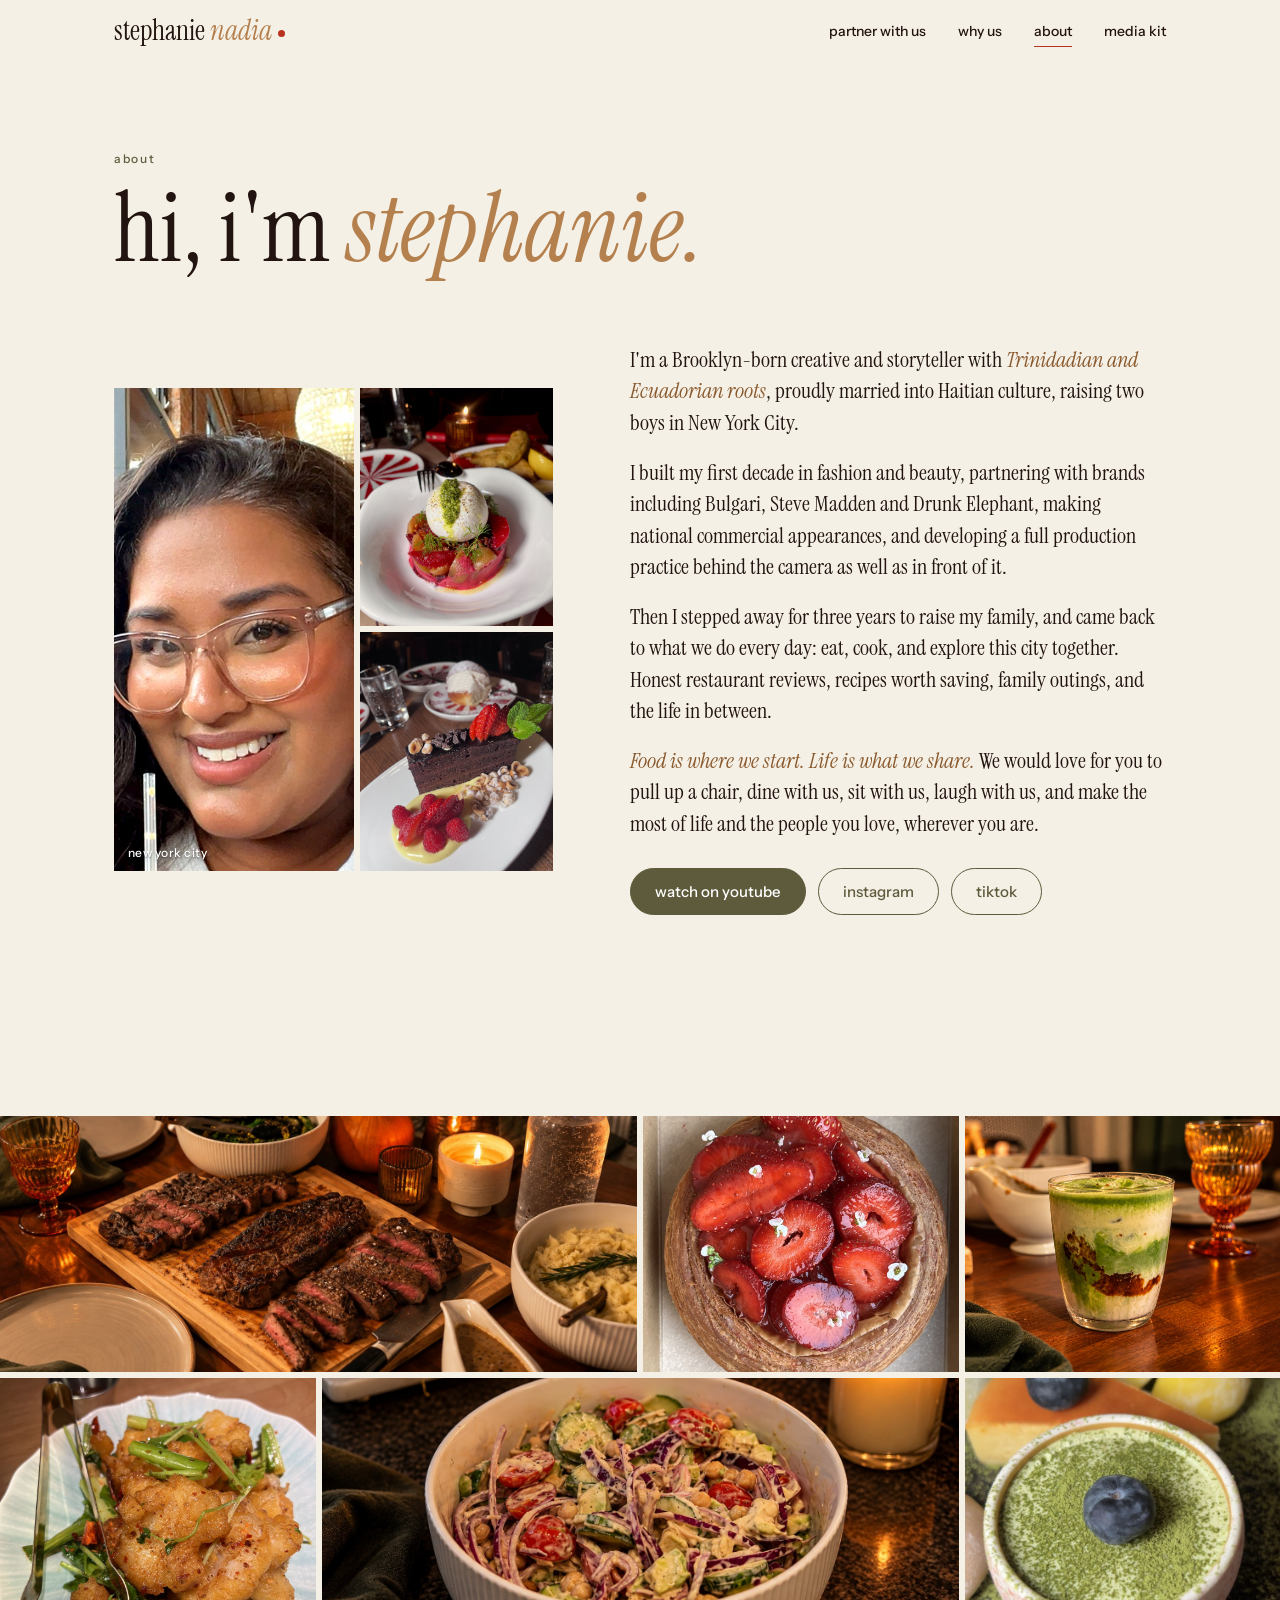
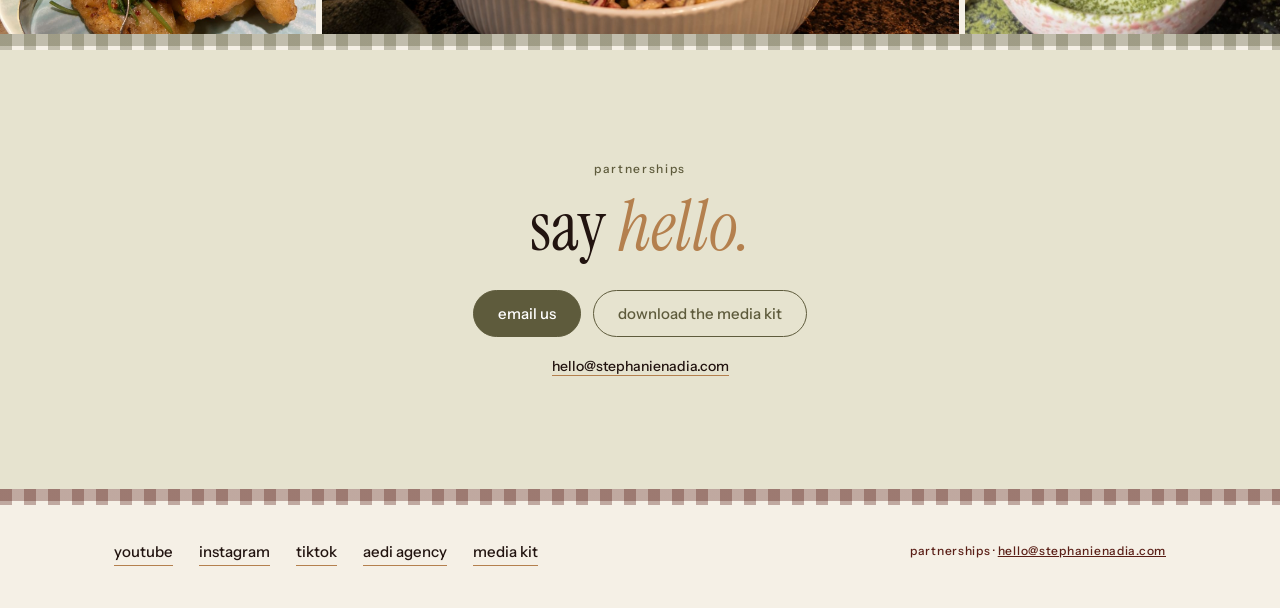
==== about/index.html @ 015014a5 "Rebuild root: home, partner, why, about, media kit download, food photography Co-Authored-By: Claude" ====
<!doctype html>
<html lang="en">
<head>
<meta charset="utf-8">
<meta name="viewport" content="width=device-width, initial-scale=1, viewport-fit=cover">
<title>About | Stephanie Nadia</title>
<meta name="description" content="Brooklyn-born creative and storyteller, raising two boys in New York City. Food first, life woven in.">
<meta property="og:title" content="About | Stephanie Nadia"><meta property="og:description" content="Brooklyn-born creative and storyteller, raising two boys in New York City. Food first, life woven in."><meta property="og:type" content="website">
<link rel="preconnect" href="https://fonts.googleapis.com">
<link rel="preconnect" href="https://fonts.gstatic.com" crossorigin>
<link rel="stylesheet" href="https://fonts.googleapis.com/css2?family=Instrument+Serif:ital@0;1&family=Instrument+Sans:wght@400;500&display=swap">
<link rel="stylesheet" href="../assets/site.css">
</head>
<body>
<header class="nav"><div class="wrap">
<a class="brand" href="../">stephanie <i>nadia</i></a>
<nav aria-label="Main"><ul><li><a href="../partner/">Partner with us</a></li><li><a href="../why/">Why us</a></li><li><a href="../about/" aria-current=page>About</a></li><li><a href="../media-kit/Stephanie-Nadia-Media-Kit-2026.pdf" target="_blank" rel="noopener">Media kit</a></li></ul></nav>
</div></header>

<main>
<div class="wrap page-head">
  <span class="label">about</span>
  <h1>hi, I'm <i>stephanie.</i></h1>
</div>
<section style="padding-top:clamp(16px,3vw,32px)"><div class="wrap split">
  <div class="collage" style="grid-template-columns:1.25fr 1fr;grid-template-rows:1fr 1fr;aspect-ratio:1/1.1">
    <div class="tile" style="grid-row:1/3"><img src="../assets/img/smileA.jpg" alt="Stephanie smiling" style="object-position:50% 30%"><span class="cap">new york city</span></div>
    <div class="tile "><img src="../assets/img/burrata.jpg" alt="" loading="lazy"></div><div class="tile "><img src="../assets/img/cake.jpg" alt="" loading="lazy"></div>
  </div>
  <div class="prose">
    <p>I'm a Brooklyn-born creative and storyteller with <b>Trinidadian and Ecuadorian roots</b>, proudly married into Haitian culture, raising two boys in New York City.</p>
    <p>I built my first decade in fashion and beauty, partnering with brands including Bulgari, Steve Madden and Drunk Elephant, making national commercial appearances, and developing a full production practice behind the camera as well as in front of it.</p>
    <p>Then I stepped away for three years to raise my family, and came back to what we do every day: eat, cook, and explore this city together. Honest restaurant reviews, recipes worth saving, family outings, and the life in between.</p>
    <p><b>Food is where we start. Life is what we share.</b> We would love for you to pull up a chair, dine with us, sit with us, laugh with us, and make the most of life and the people you love, wherever you are.</p>
    <div class="btns" style="margin-top:10px"><a class="btn" href="https://www.youtube.com/@stephanienadiavlogs" target="_blank" rel="noopener">Watch on YouTube</a><a class="btn ghost" href="https://www.instagram.com/stephanienadia/" target="_blank" rel="noopener">Instagram</a><a class="btn ghost" href="https://www.tiktok.com/@xostephanienadia" target="_blank" rel="noopener">TikTok</a></div>
  </div>
</div></section>
<section class="bleed" style="padding-top:clamp(48px,7vw,96px)"><div class="mosaic">
  <div class="tile w2"><img src="../assets/img/steak.jpg" alt="" loading="lazy"></div><div class="tile "><img src="../assets/img/tart.jpg" alt="" loading="lazy"></div><div class="tile "><img src="../assets/img/latte.jpg" alt="" loading="lazy" style="object-position:78% 50%"></div>
  <div class="tile "><img src="../assets/img/shrimp.jpg" alt="" loading="lazy"></div><div class="tile w2"><img src="../assets/img/salad.jpg" alt="" loading="lazy" style="object-position:50% 55%"></div><div class="tile "><img src="../assets/img/dessert.jpg" alt="" loading="lazy"></div>
</div></section>
</main>
<div class="strip gingham olive" aria-hidden="true"></div>
<section class="cta"><div class="wrap">
<span class="label">partnerships</span>
<h2>say <i>hello.</i></h2>
<div class="btns"><a class="btn" href="mailto:hello@stephanienadia.com">Email us</a><a class="btn ghost" href="../media-kit/Stephanie-Nadia-Media-Kit-2026.pdf" target="_blank" rel="noopener">Download the media kit</a></div>
<p class="mail"><a href="mailto:hello@stephanienadia.com">hello@stephanienadia.com</a></p>
</div></section>
<div class="strip gingham" aria-hidden="true"></div>
<footer><div class="wrap">
<ul class="links">
<li><a href="https://www.youtube.com/@stephanienadiavlogs" target="_blank" rel="noopener">YouTube</a></li>
<li><a href="https://www.instagram.com/stephanienadia/" target="_blank" rel="noopener">Instagram</a></li>
<li><a href="https://www.tiktok.com/@xostephanienadia" target="_blank" rel="noopener">TikTok</a></li>
<li><a href="https://www.instagram.com/aedi_agency/" target="_blank" rel="noopener">Aedi Agency</a></li>
<li><a href="../media-kit/Stephanie-Nadia-Media-Kit-2026.pdf" target="_blank" rel="noopener">Media kit</a></li>
</ul>
<small>partnerships · <a href="mailto:hello@stephanienadia.com">hello@stephanienadia.com</a></small>
</div></footer>
</body>
</html>
---- assets/site.css ----
/* Cream is the ground. Olive, Caramel and Sofrito carry the colour; Oxblood, Merlot and Espresso are small accents
   (a strip, a tag, text). Lowercase Instrument Serif with one italic word, tiny lowercase sans labels, cream-gutter collages. */
:root{
  --linen:#F5F0E6; --white:#FFFFFF; --ink:#221410; --soft:#5B4A40;
  --sage:#A9B9B5; --sage-lt:#E1E8E4;
  --olive:#5E5B3C; --olive-lt:#E6E3CF; --sofrito:#B8321F; --caramel:#B4804E; --caramel-d:#8A5A2E; --caramel-lt:#F1E2CC;
  --oxblood:#5A1F17; --merlot:#4B0B0C; --blush:#DCA991;
  --serif:'Instrument Serif',Georgia,'Times New Roman',serif;
  --sans:'Instrument Sans',-apple-system,'Helvetica Neue',Arial,sans-serif;
  --gut:clamp(20px,5vw,64px); --gap:6px;
  color-scheme:light;
}
*{box-sizing:border-box}
html{scroll-behavior:smooth}
body{margin:0;background:var(--linen);color:var(--ink);font:400 16px/1.6 var(--sans);-webkit-font-smoothing:antialiased}
img{display:block;max-width:100%}
a{color:inherit}
p{margin:0}
.wrap{max-width:1180px;margin:0 auto;padding-inline:var(--gut)}
.label{display:block;font:500 12px/1.2 var(--sans);letter-spacing:.14em;text-transform:lowercase;color:var(--olive)}
h1,h2,h3{font-family:var(--serif);font-weight:400;color:var(--ink);margin:0;text-transform:lowercase}
h2{font-size:clamp(40px,5.4vw,70px);line-height:.98}
h3{font-size:clamp(26px,2.6vw,34px);line-height:1.05}
h1 i,h2 i,h3 i{color:var(--caramel)}
.brand i{color:var(--caramel)}
.brand::after{content:'';display:inline-block;width:7px;height:7px;border-radius:50%;background:var(--sofrito);margin-left:6px;transform:translateY(-3px)}
.gingham{background-color:#F5F0E6;background-image:linear-gradient(90deg,rgba(90,31,23,.34) 50%,transparent 50%),linear-gradient(rgba(90,31,23,.34) 50%,transparent 50%);background-size:24px 24px}
.gingham.olive{background-image:linear-gradient(90deg,rgba(94,91,60,.34) 50%,transparent 50%),linear-gradient(rgba(94,91,60,.34) 50%,transparent 50%)}
.strip{height:16px}

/* nav */
.nav{position:sticky;top:0;z-index:20;background:rgba(245,240,230,.94);backdrop-filter:blur(8px);-webkit-backdrop-filter:blur(8px)}
.nav .wrap{display:flex;align-items:center;justify-content:space-between;gap:16px;height:62px}
.brand{font:400 28px/1 var(--serif);text-decoration:none;text-transform:lowercase}
.brand i{color:var(--caramel)}
.brand::after{content:'';display:inline-block;width:7px;height:7px;border-radius:50%;background:var(--sofrito);margin-left:6px;transform:translateY(-3px)}
.nav ul{display:flex;gap:clamp(14px,2.6vw,32px);list-style:none;margin:0;padding:0}
.nav ul a{font:500 14px/1 var(--sans);text-decoration:none;text-transform:lowercase;padding:6px 0;border-bottom:1.5px solid transparent;transition:border-color .2s,color .2s}
.nav ul a:hover{color:var(--olive)}
.nav ul a[aria-current]{border-color:var(--sofrito)}
@media (max-width:640px){.nav .wrap{height:auto;padding-block:12px;flex-direction:column;gap:10px}.nav ul{gap:16px;flex-wrap:wrap;justify-content:center}}

/* buttons + links */
.btn{display:inline-block;font:500 15px/1 var(--sans);text-decoration:none;text-transform:lowercase;padding:15px 24px;border-radius:999px;background:var(--olive);color:#fff;border:1.5px solid var(--olive);transition:background .2s,color .2s,transform .2s}
.btn:hover{background:var(--sofrito);border-color:var(--sofrito);transform:translateY(-1px)}
.btn.ghost{background:transparent;color:var(--olive)}
.btn.ghost:hover{background:var(--olive);color:#fff;border-color:var(--olive)}
.btns{display:flex;flex-wrap:wrap;gap:12px}
.links{display:flex;flex-wrap:wrap;gap:10px 26px;list-style:none;margin:0;padding:0}
.links a{font:500 15px/1 var(--sans);text-decoration:none;text-transform:lowercase;border-bottom:1.5px solid var(--caramel);padding-bottom:4px;transition:border-color .2s,color .2s}
.links a:hover{color:var(--sofrito);border-color:var(--sofrito)}

/* sections */
section{padding-block:clamp(56px,9vw,112px)}
.sec-head{max-width:760px;margin-bottom:clamp(30px,5vw,52px)}
.sec-head .label{margin-bottom:16px}
.sec-head p{font:400 clamp(20px,1.9vw,24px)/1.35 var(--serif);margin-top:18px;max-width:34em}
.tint{background:var(--sage-lt)}
.olive-bg{background:var(--olive-lt)}
.caramel-bg{background:var(--caramel-lt)}
.white{background:#fff}

/* photo tiles: the collage language (cream gutters, square corners) */
.tile{position:relative;overflow:hidden;background:var(--sage-lt)}
.tile img{width:100%;height:100%;object-fit:cover}
.tile .cap{position:absolute;left:14px;bottom:12px;font:500 12px/1 var(--sans);letter-spacing:.04em;color:#fff;text-transform:lowercase;text-shadow:0 1px 2px rgba(0,0,0,.45),0 0 14px rgba(0,0,0,.3)}
.mosaic{display:grid;grid-template-columns:repeat(4,1fr);grid-auto-rows:clamp(150px,20vw,270px);gap:var(--gap);grid-auto-flow:dense}
.mosaic .w2{grid-column:span 2}.mosaic .h2{grid-row:span 2}
@media (max-width:700px){.mosaic{grid-template-columns:repeat(2,1fr);grid-auto-rows:clamp(150px,44vw,240px)}.mosaic .w2{grid-column:span 2}}
.bleed{padding-block:0}

/* hero */
.hero{display:grid;grid-template-columns:minmax(0,.95fr) minmax(0,1.05fr);align-items:center;gap:clamp(28px,5vw,80px);
  max-width:1180px;margin:0 auto;padding:clamp(28px,5vh,64px) var(--gut) clamp(40px,6vh,72px)}
.hero h1{font-size:clamp(66px,9.4vw,128px);line-height:.88;margin:20px 0 0;letter-spacing:-.01em}
.hero h1 i{display:block;padding-left:.28em}
.lede{font:400 clamp(22px,2.1vw,27px)/1.3 var(--serif);max-width:27em;margin:30px 0 0}
.lede i{color:var(--caramel-d)}
.hero .links{margin-top:30px}
.collage{display:grid;grid-template-columns:1.1fr .9fr .9fr;grid-template-rows:1.4fr .8fr;gap:var(--gap);aspect-ratio:1.12/1;background:var(--linen)}
.collage .a{grid-row:1/3}
.collage .b{grid-column:2/4}
@media (max-width:860px){.hero{grid-template-columns:1fr}.collage{order:-1}}

/* page header */
.page-head{padding-block:clamp(44px,7vw,96px) clamp(20px,3vw,40px)}
.page-head h1{font-size:clamp(54px,7.6vw,108px);line-height:.92;max-width:11em;margin-top:18px}
.page-head .lede{margin-top:24px}

/* pillars */
.pillars{display:grid;grid-template-columns:repeat(3,1fr);gap:clamp(18px,2.4vw,32px)}
.pillar{display:flex;flex-direction:column;gap:12px}
.pillar .tile{aspect-ratio:4/5}
.pillar h3{margin-top:8px}
.pillar p{font:400 18px/1.4 var(--serif);max-width:24em;color:var(--soft)}
@media (max-width:760px){.pillars{grid-template-columns:1fr;max-width:420px;margin-inline:auto}}

/* partner cards */
.ways{display:grid;grid-template-columns:repeat(2,1fr);gap:clamp(18px,2.4vw,32px)}
.way{background:#fff;display:flex;flex-direction:column}
.way .tile{aspect-ratio:16/9}
.way .body{padding:clamp(22px,2.6vw,34px);display:flex;flex-direction:column;gap:12px;flex:1}
.way .num{font:500 12px/1 var(--sans);letter-spacing:.14em;color:var(--sofrito)}
.way p{font-size:16.5px;max-width:32em;color:var(--soft)}
.way ul{list-style:none;margin:6px 0 0;padding:0;display:flex;flex-wrap:wrap;gap:8px}
.way li{font:500 12px/1 var(--sans);text-transform:lowercase;color:var(--oxblood);background:var(--olive-lt);border-radius:999px;padding:8px 13px}
.way .more{margin-top:auto;padding-top:8px;font:500 14px/1 var(--sans);text-transform:lowercase;color:var(--olive)}
.way.wide{grid-column:1/-1;flex-direction:row}
.way.wide .tile{aspect-ratio:4/3;flex:0 0 34%}
.way.wide .body{justify-content:center}
.way.soon{background:transparent;border:1.5px dashed var(--caramel)}
.way.soon .tile{display:none}
@media (max-width:760px){.ways{grid-template-columns:1fr}.way.wide{flex-direction:column}.way.wide .tile{aspect-ratio:16/9;flex:none}}

/* stats */
.stats{display:grid;grid-template-columns:repeat(3,1fr);gap:clamp(28px,4vw,52px) clamp(20px,3vw,40px)}
.stat b{display:block;font:400 clamp(58px,7vw,94px)/.95 var(--serif);color:var(--olive)}
.stat:first-child b{color:var(--sofrito)}
.stat span{display:block;margin-top:10px;font:500 12px/1.45 var(--sans);letter-spacing:.1em;text-transform:lowercase;max-width:22em}
.stat p{margin-top:8px;font:400 17px/1.4 var(--serif);color:var(--soft);max-width:22em}
@media (max-width:760px){.stats{grid-template-columns:repeat(2,1fr)}}
.note{margin-top:34px;font:400 12px/1.5 var(--sans);letter-spacing:.06em;color:var(--oxblood)}

/* platform cards */
.plat{display:grid;grid-template-columns:repeat(3,1fr);gap:clamp(16px,2vw,28px)}
.pcard{background:#fff;display:flex;flex-direction:column}
.pcard .tile{aspect-ratio:16/10}
.pcard .body{padding:26px 26px 28px;display:flex;flex-direction:column;gap:6px;flex:1}
.pcard .big{font:400 clamp(44px,5vw,60px)/1 var(--serif);color:var(--olive);margin-top:6px}
.pcard .big small{display:block;font:500 12px/1.3 var(--sans);letter-spacing:.06em;text-transform:lowercase;color:var(--soft);margin-top:8px}
.pcard ul{list-style:none;margin:14px 0 0;padding:14px 0 0;border-top:1.5px solid var(--sage-lt);display:grid;gap:8px;font-size:15px}
.pcard li b{font-weight:500}
.pcard .go{margin-top:auto;padding-top:18px;font:500 14px/1 var(--sans);text-transform:lowercase;color:var(--olive)}
@media (max-width:860px){.plat{grid-template-columns:1fr;max-width:480px}}

/* reasons */
.reasons{display:grid;border-top:1.5px solid var(--caramel)}
.reason{display:grid;grid-template-columns:70px minmax(0,1fr) minmax(0,1.3fr);gap:clamp(16px,3vw,48px);padding-block:clamp(26px,3.6vw,44px);border-bottom:1.5px solid var(--caramel);align-items:start}
.reason .n{font:italic 400 44px/1 var(--serif);color:var(--sofrito)}
.reason h3{text-transform:lowercase}
.reason p{font:400 18px/1.5 var(--sans);max-width:36em;color:var(--soft)}
@media (max-width:760px){.reason{grid-template-columns:1fr;gap:10px}.reason .n{font-size:34px}}

/* split */
.split{display:grid;grid-template-columns:minmax(0,.9fr) minmax(0,1.1fr);gap:clamp(28px,6vw,88px);align-items:center}
.split.flip{grid-template-columns:minmax(0,1.1fr) minmax(0,.9fr)}
.split .tile{aspect-ratio:4/5}
.split .collage .tile{aspect-ratio:auto;max-width:none}
.prose{display:grid;gap:18px;font:400 clamp(19px,1.7vw,22px)/1.45 var(--serif);max-width:34em}
.prose b{font-weight:400;color:var(--caramel-d);font-style:italic}
@media (max-width:820px){.split,.split.flip{grid-template-columns:1fr}.split .tile{max-width:380px}}

.names{display:grid;gap:14px;font:400 clamp(20px,2vw,26px)/1.35 var(--serif)}
.names i{color:var(--caramel-d)}

/* cta */
.cta{text-align:center;background:var(--olive-lt)}
.cta h2{max-width:12em;margin:16px auto 0}
.cta .btns{justify-content:center;margin-top:30px}
.cta .mail{margin-top:20px;font:500 14px/1.4 var(--sans)}
.cta .mail a{text-decoration:none;border-bottom:1.5px solid var(--caramel)}

footer{padding-block:34px 44px}
footer .wrap{display:flex;flex-wrap:wrap;gap:20px 40px;justify-content:space-between;align-items:center}
footer small{font:500 12px/1.2 var(--sans);letter-spacing:.06em;text-transform:lowercase;color:var(--oxblood)}

@media (prefers-reduced-motion:no-preference){
  .hero .copy>*,.collage{animation:rise .9s cubic-bezier(.2,.7,.2,1) both}
  .hero .copy>*:nth-child(2){animation-delay:.06s}.hero .copy>*:nth-child(3){animation-delay:.14s}.hero .copy>*:nth-child(n+4){animation-delay:.2s}
  @keyframes rise{from{opacity:0;transform:translateY(10px)}}
}
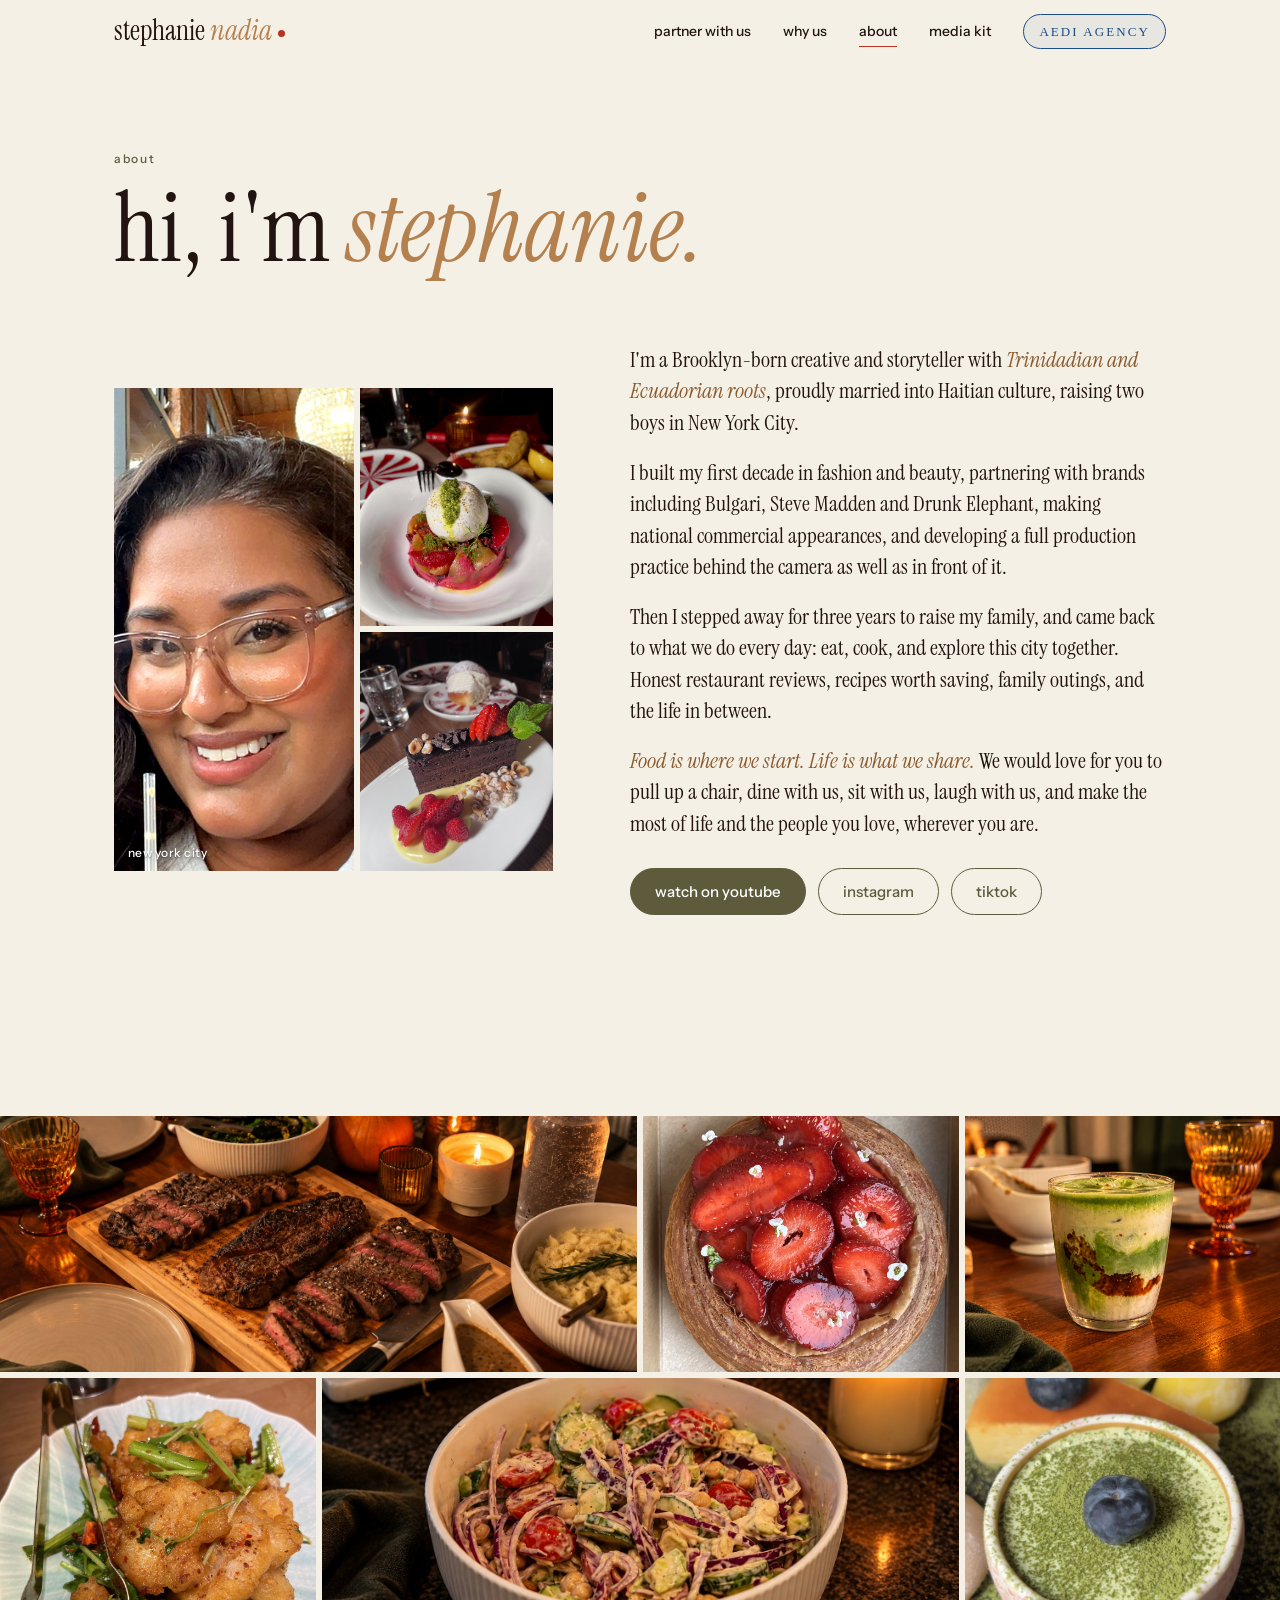
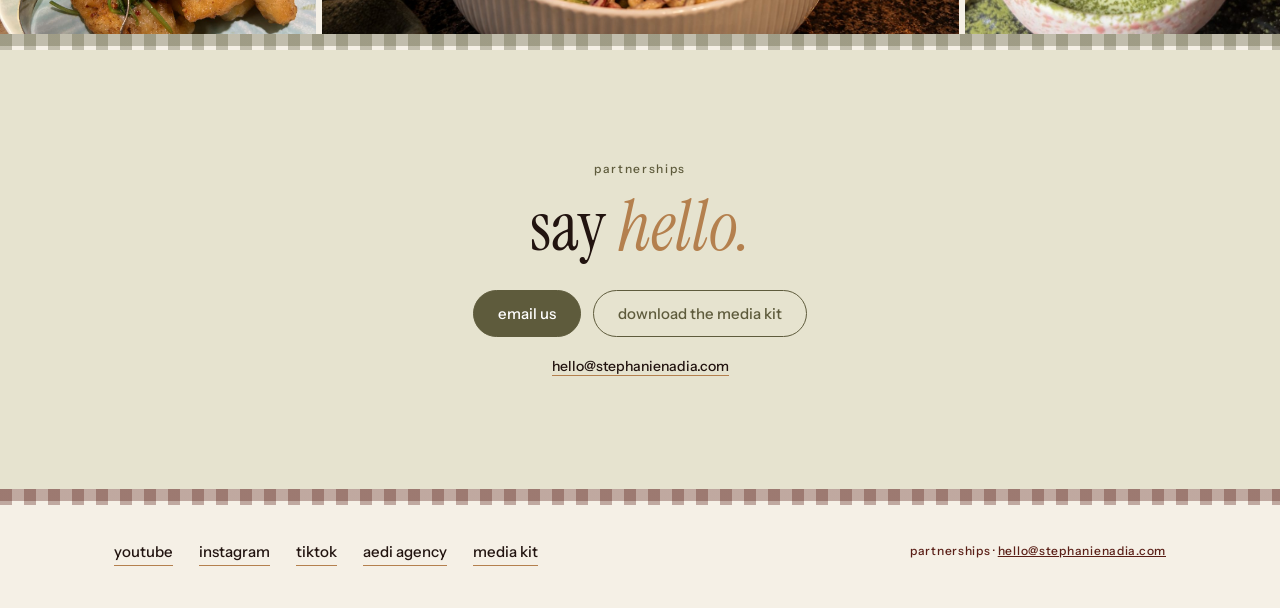
==== commit 0a8710b8: "Multi-page site: arch hero, Aedi Agency page, SN-branded media kit, family photo, restaurant names C" ====
--- a/about/index.html
+++ b/about/index.html
@@ -14,13 +14,13 @@
 <body>
 <header class="nav"><div class="wrap">
 <a class="brand" href="../">stephanie <i>nadia</i></a>
-<nav aria-label="Main"><ul><li><a href="../partner/">Partner with us</a></li><li><a href="../why/">Why us</a></li><li><a href="../about/" aria-current=page>About</a></li><li><a href="../media-kit/Stephanie-Nadia-Media-Kit-2026.pdf" target="_blank" rel="noopener">Media kit</a></li></ul></nav>
+<nav aria-label="Main"><ul><li><a href="../partner/">Partner with&nbsp;us</a></li><li><a href="../why/">Why&nbsp;us</a></li><li><a href="../about/" aria-current=page>About</a></li><li><a href="../media-kit/Stephanie-Nadia-Media-Kit-2026.pdf" target="_blank" rel="noopener">Media&nbsp;kit</a></li><li><a class="aedi-link" href="../aedi/">Aedi&nbsp;Agency</a></li></ul></nav>
 </div></header>
 
 <main>
 <div class="wrap page-head">
   <span class="label">about</span>
-  <h1>hi, I'm <i>stephanie.</i></h1>
+  <h1>hi, I'm&nbsp;<i>stephanie.</i></h1>
 </div>
 <section style="padding-top:clamp(16px,3vw,32px)"><div class="wrap split">
   <div class="collage" style="grid-template-columns:1.25fr 1fr;grid-template-rows:1fr 1fr;aspect-ratio:1/1.1">
@@ -28,10 +28,10 @@
     <div class="tile "><img src="../assets/img/burrata.jpg" alt="" loading="lazy"></div><div class="tile "><img src="../assets/img/cake.jpg" alt="" loading="lazy"></div>
   </div>
   <div class="prose">
-    <p>I'm a Brooklyn-born creative and storyteller with <b>Trinidadian and Ecuadorian roots</b>, proudly married into Haitian culture, raising two boys in New York City.</p>
-    <p>I built my first decade in fashion and beauty, partnering with brands including Bulgari, Steve Madden and Drunk Elephant, making national commercial appearances, and developing a full production practice behind the camera as well as in front of it.</p>
-    <p>Then I stepped away for three years to raise my family, and came back to what we do every day: eat, cook, and explore this city together. Honest restaurant reviews, recipes worth saving, family outings, and the life in between.</p>
-    <p><b>Food is where we start. Life is what we share.</b> We would love for you to pull up a chair, dine with us, sit with us, laugh with us, and make the most of life and the people you love, wherever you are.</p>
+    <p>I'm a Brooklyn-born creative and storyteller with <b>Trinidadian and Ecuadorian roots</b>, proudly married into Haitian culture, raising two boys in New York&nbsp;City.</p>
+    <p>I built my first decade in fashion and beauty, partnering with brands including Bulgari, Steve Madden and Drunk Elephant, making national commercial appearances, and developing a full production practice behind the camera as well as in front of&nbsp;it.</p>
+    <p>Then I stepped away for three years to raise my family, and came back to what we do every day: eat, cook, and explore this city together. Honest restaurant reviews, recipes worth saving, family outings, and the life in&nbsp;between.</p>
+    <p><b>Food is where we start. Life is what we share.</b> We would love for you to pull up a chair, dine with us, sit with us, laugh with us, and make the most of life and the people you love, wherever you&nbsp;are.</p>
     <div class="btns" style="margin-top:10px"><a class="btn" href="https://www.youtube.com/@stephanienadiavlogs" target="_blank" rel="noopener">Watch on YouTube</a><a class="btn ghost" href="https://www.instagram.com/stephanienadia/" target="_blank" rel="noopener">Instagram</a><a class="btn ghost" href="https://www.tiktok.com/@xostephanienadia" target="_blank" rel="noopener">TikTok</a></div>
   </div>
 </div></section>
@@ -43,7 +43,7 @@
 <div class="strip gingham olive" aria-hidden="true"></div>
 <section class="cta"><div class="wrap">
 <span class="label">partnerships</span>
-<h2>say <i>hello.</i></h2>
+<h2>say&nbsp;<i>hello.</i></h2>
 <div class="btns"><a class="btn" href="mailto:hello@stephanienadia.com">Email us</a><a class="btn ghost" href="../media-kit/Stephanie-Nadia-Media-Kit-2026.pdf" target="_blank" rel="noopener">Download the media kit</a></div>
 <p class="mail"><a href="mailto:hello@stephanienadia.com">hello@stephanienadia.com</a></p>
 </div></section>
@@ -53,8 +53,8 @@
 <li><a href="https://www.youtube.com/@stephanienadiavlogs" target="_blank" rel="noopener">YouTube</a></li>
 <li><a href="https://www.instagram.com/stephanienadia/" target="_blank" rel="noopener">Instagram</a></li>
 <li><a href="https://www.tiktok.com/@xostephanienadia" target="_blank" rel="noopener">TikTok</a></li>
-<li><a href="https://www.instagram.com/aedi_agency/" target="_blank" rel="noopener">Aedi Agency</a></li>
-<li><a href="../media-kit/Stephanie-Nadia-Media-Kit-2026.pdf" target="_blank" rel="noopener">Media kit</a></li>
+<li><a href="../aedi/">Aedi&nbsp;Agency</a></li>
+<li><a href="../media-kit/Stephanie-Nadia-Media-Kit-2026.pdf" target="_blank" rel="noopener">Media&nbsp;kit</a></li>
 </ul>
 <small>partnerships · <a href="mailto:hello@stephanienadia.com">hello@stephanienadia.com</a></small>
 </div></footer>
--- a/assets/site.css
+++ b/assets/site.css
@@ -18,6 +18,8 @@
 p{margin:0}
 .wrap{max-width:1180px;margin:0 auto;padding-inline:var(--gut)}
 .label{display:block;font:500 12px/1.2 var(--sans);letter-spacing:.14em;text-transform:lowercase;color:var(--olive)}
+h1,h2,h3,.lede{text-wrap:balance}
+p,li{text-wrap:pretty}
 h1,h2,h3{font-family:var(--serif);font-weight:400;color:var(--ink);margin:0;text-transform:lowercase}
 h2{font-size:clamp(40px,5.4vw,70px);line-height:.98}
 h3{font-size:clamp(26px,2.6vw,34px);line-height:1.05}
@@ -39,6 +41,10 @@
 .nav ul a:hover{color:var(--olive)}
 .nav ul a[aria-current]{border-color:var(--sofrito)}
 @media (max-width:640px){.nav .wrap{height:auto;padding-block:12px;flex-direction:column;gap:10px}.nav ul{gap:16px;flex-wrap:wrap;justify-content:center}}
+
+/* the Aedi link: a different brand, so it looks different (Aedi's ink blue, Didot caps) */
+.nav ul a.aedi-link{font:400 13px/1 'Didot','Bodoni Moda','Bodoni 72',Georgia,serif;letter-spacing:.16em;text-transform:uppercase;color:#1B4E89;border:1.5px solid #1B4E89;border-radius:999px;padding:9px 15px;background:rgba(27,78,137,.06);transition:background .2s,color .2s}
+.nav ul a.aedi-link:hover{background:#1B4E89;color:#EDE9D9;border-color:#1B4E89}
 
 /* buttons + links */
 .btn{display:inline-block;font:500 15px/1 var(--sans);text-decoration:none;text-transform:lowercase;padding:15px 24px;border-radius:999px;background:var(--olive);color:#fff;border:1.5px solid var(--olive);transition:background .2s,color .2s,transform .2s}
@@ -81,6 +87,16 @@
 .collage .a{grid-row:1/3}
 .collage .b{grid-column:2/4}
 @media (max-width:860px){.hero{grid-template-columns:1fr}.collage{order:-1}}
+
+/* the arch (original landing page) */
+.frame{position:relative;justify-self:center;width:min(100%,400px)}
+.arch{position:relative;aspect-ratio:3/4.1;border-radius:999px 999px 6px 6px;background:#847327;padding:14px;z-index:1}
+.arch img{width:100%;height:100%;object-fit:cover;object-position:50% 20%;border-radius:999px 999px 2px 2px}
+.sun{position:absolute;width:38%;aspect-ratio:1;border-radius:50%;background:#B0553A;top:-6%;right:-12%;z-index:0}
+.seal{position:absolute;left:-9%;bottom:9%;z-index:2;width:96px;height:96px;border-radius:50%;background:var(--linen);display:grid;place-items:center;box-shadow:0 0 0 1px #D1A25E,0 0 0 5px var(--linen),0 0 0 6px #D1A25E,0 10px 24px rgba(34,20,16,.18)}
+.seal span{font:italic 400 40px/1 var(--serif);color:var(--merlot);transform:translateY(-3px)}
+.blushbar{position:absolute;inset:auto -7% -5% 18%;height:22%;background:var(--blush);border-radius:4px;z-index:0}
+@media (max-width:860px){.frame{order:-1;width:min(62vw,260px);margin-top:12px}.seal{width:72px;height:72px}.seal span{font-size:30px}}
 
 /* page header */
 .page-head{padding-block:clamp(44px,7vw,96px) clamp(20px,3vw,40px)}
@@ -165,7 +181,7 @@
 footer small{font:500 12px/1.2 var(--sans);letter-spacing:.06em;text-transform:lowercase;color:var(--oxblood)}
 
 @media (prefers-reduced-motion:no-preference){
-  .hero .copy>*,.collage{animation:rise .9s cubic-bezier(.2,.7,.2,1) both}
+  .hero .copy>*,.frame{animation:rise .9s cubic-bezier(.2,.7,.2,1) both}
   .hero .copy>*:nth-child(2){animation-delay:.06s}.hero .copy>*:nth-child(3){animation-delay:.14s}.hero .copy>*:nth-child(n+4){animation-delay:.2s}
   @keyframes rise{from{opacity:0;transform:translateY(10px)}}
 }
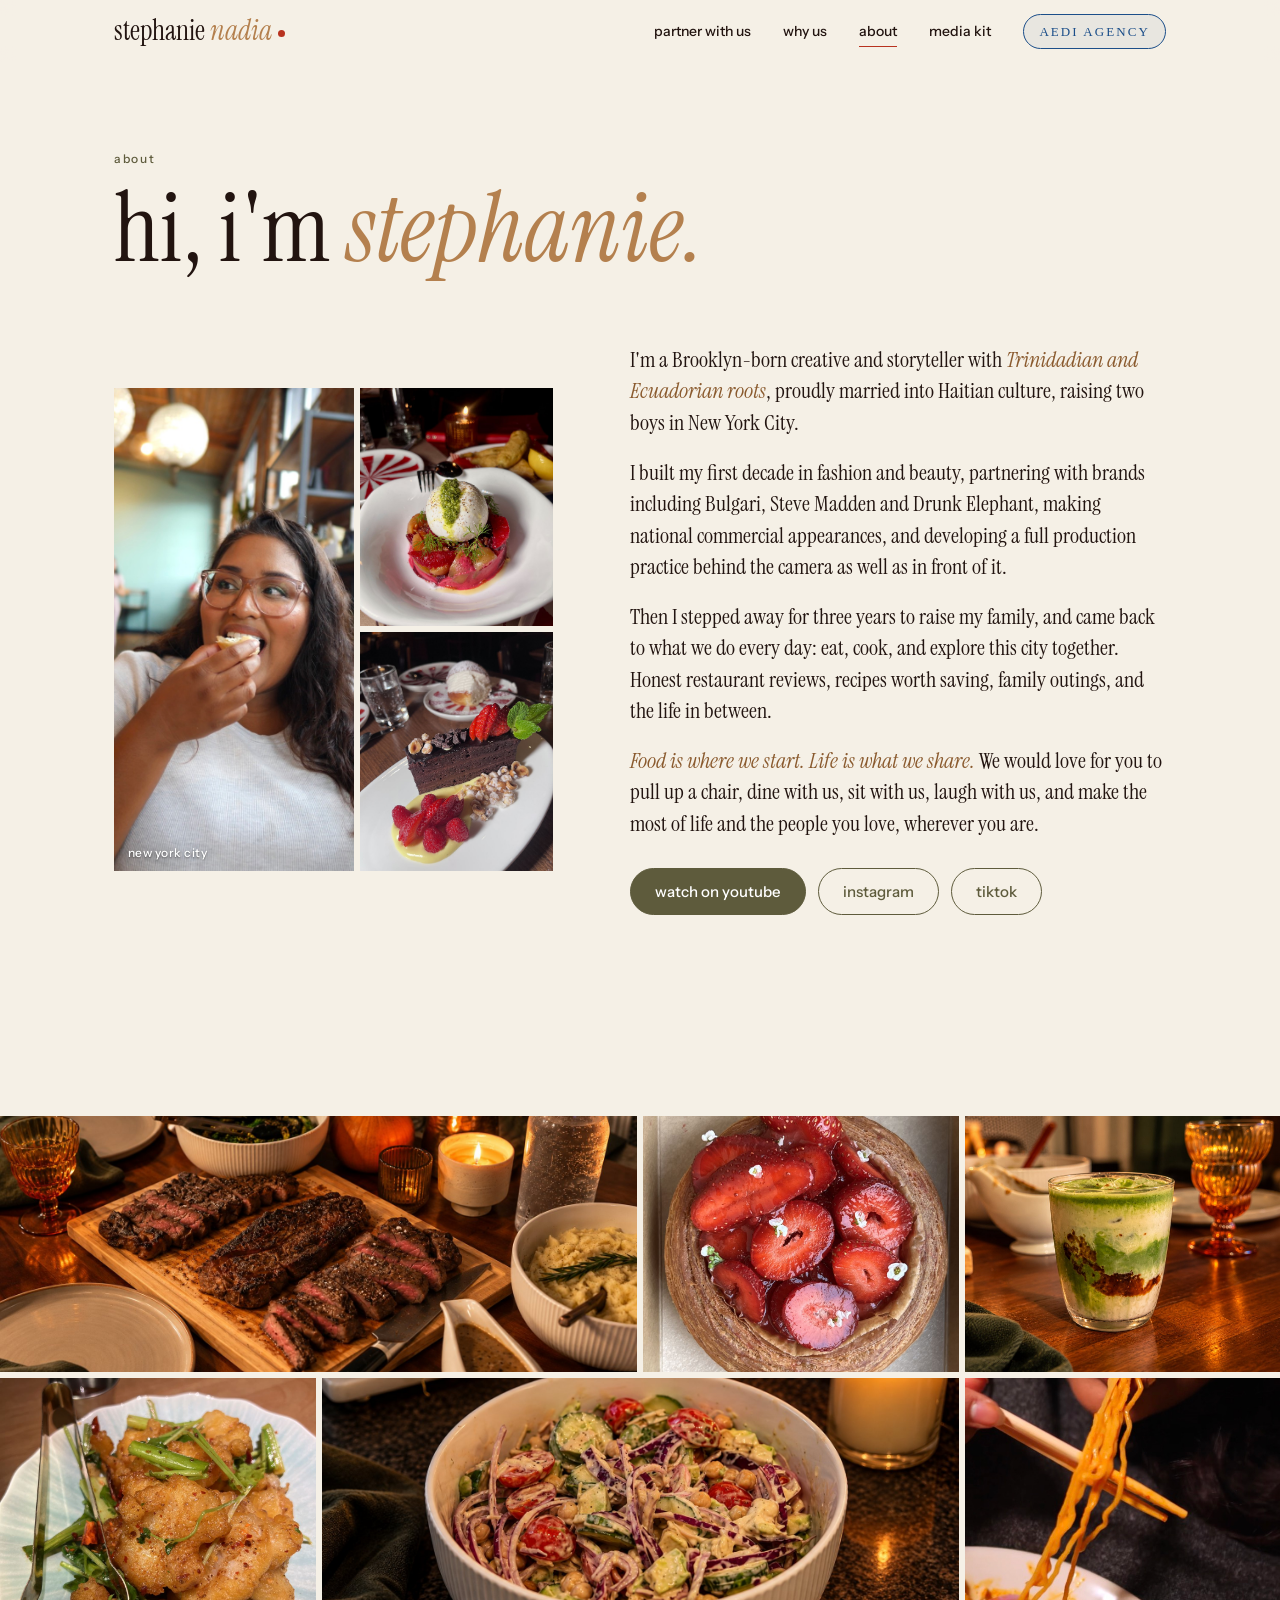
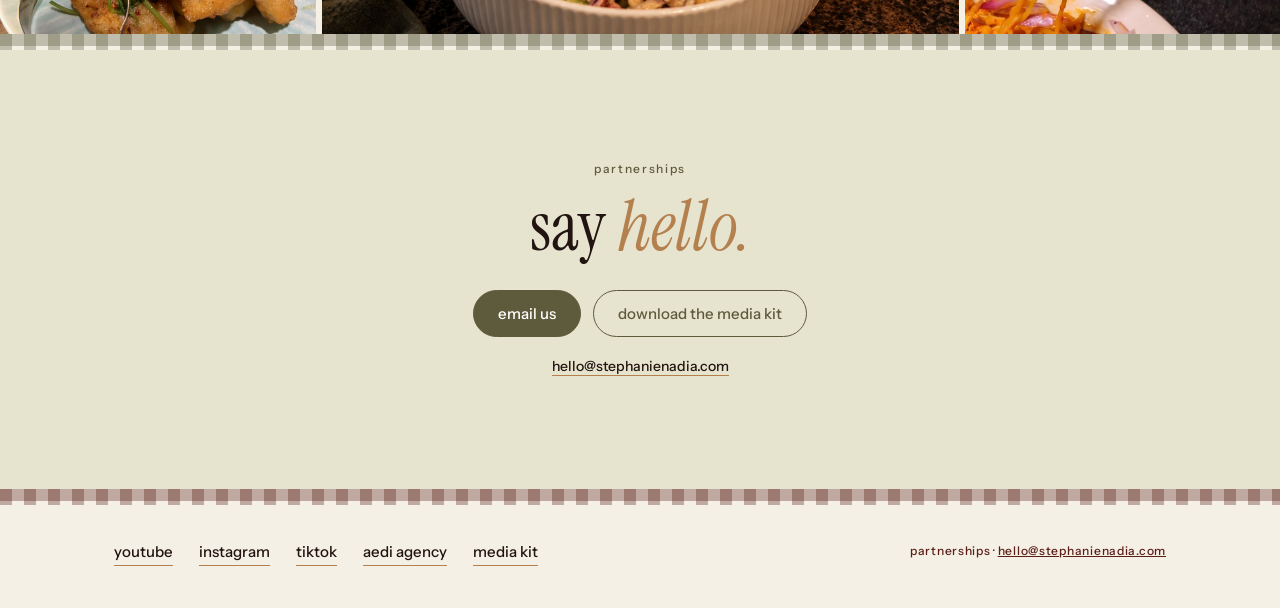
==== commit b9628523: "About collage wider shot, new food photos, kit page 6 swap, remove Aedi founders section Co-Authored" ====
--- a/about/index.html
+++ b/about/index.html
@@ -24,7 +24,7 @@
 </div>
 <section style="padding-top:clamp(16px,3vw,32px)"><div class="wrap split">
   <div class="collage" style="grid-template-columns:1.25fr 1fr;grid-template-rows:1fr 1fr;aspect-ratio:1/1.1">
-    <div class="tile" style="grid-row:1/3"><img src="../assets/img/smileA.jpg" alt="Stephanie smiling" style="object-position:50% 30%"><span class="cap">new york city</span></div>
+    <div class="tile" style="grid-row:1/3"><img src="../assets/img/eat.jpg" alt="Stephanie taking a bite at a cafe" style="object-position:50% 38%"><span class="cap">new york city</span></div>
     <div class="tile "><img src="../assets/img/burrata.jpg" alt="" loading="lazy"></div><div class="tile "><img src="../assets/img/cake.jpg" alt="" loading="lazy"></div>
   </div>
   <div class="prose">
@@ -37,7 +37,7 @@
 </div></section>
 <section class="bleed" style="padding-top:clamp(48px,7vw,96px)"><div class="mosaic">
   <div class="tile w2"><img src="../assets/img/steak.jpg" alt="" loading="lazy"></div><div class="tile "><img src="../assets/img/tart.jpg" alt="" loading="lazy"></div><div class="tile "><img src="../assets/img/latte.jpg" alt="" loading="lazy" style="object-position:78% 50%"></div>
-  <div class="tile "><img src="../assets/img/shrimp.jpg" alt="" loading="lazy"></div><div class="tile w2"><img src="../assets/img/salad.jpg" alt="" loading="lazy" style="object-position:50% 55%"></div><div class="tile "><img src="../assets/img/dessert.jpg" alt="" loading="lazy"></div>
+  <div class="tile "><img src="../assets/img/shrimp.jpg" alt="" loading="lazy"></div><div class="tile w2"><img src="../assets/img/salad.jpg" alt="" loading="lazy" style="object-position:50% 55%"></div><div class="tile "><img src="../assets/img/noodles2.jpg" alt="Stephanie lifting noodles with chopsticks" loading="lazy" style="object-position:50% 80%"></div>
 </div></section>
 </main>
 <div class="strip gingham olive" aria-hidden="true"></div>
